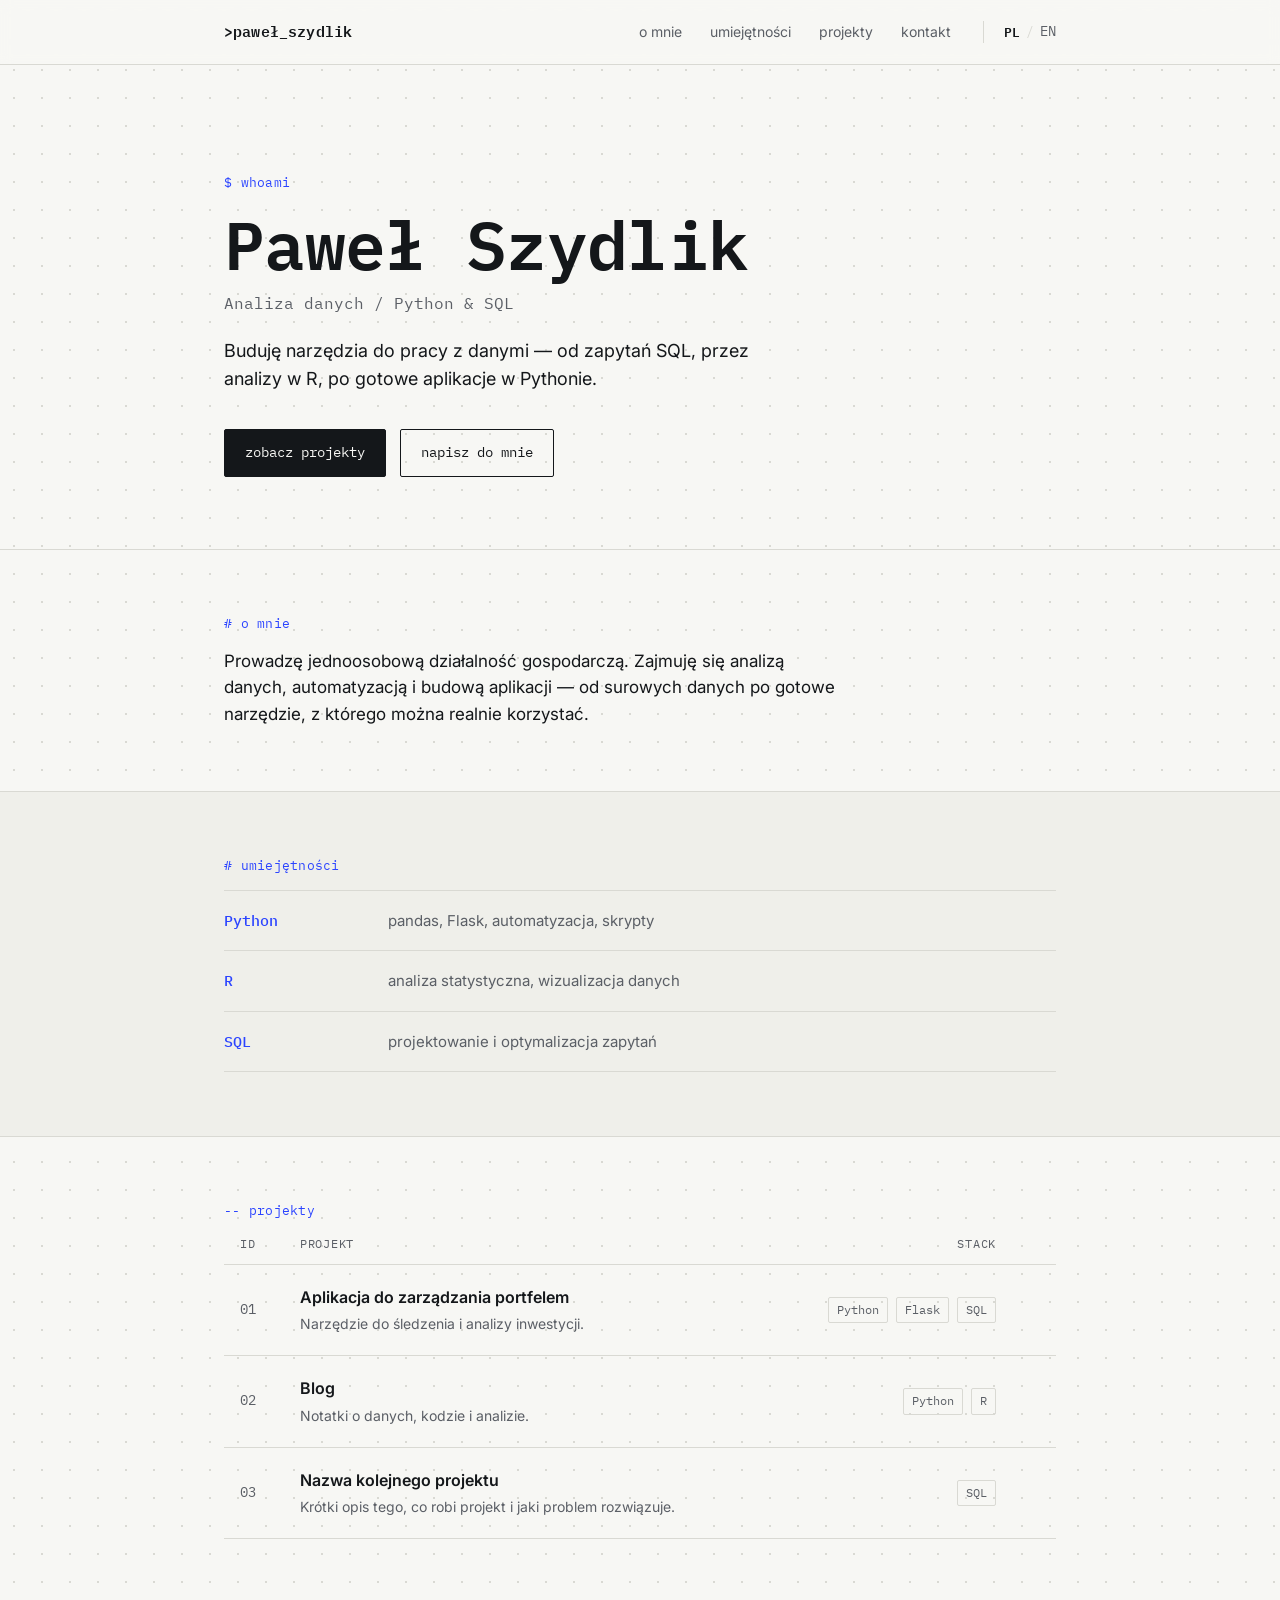
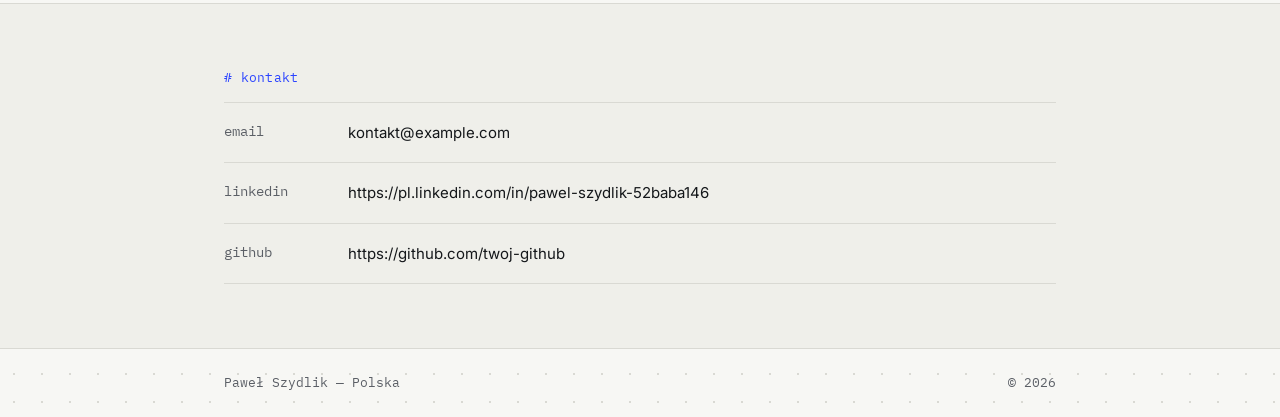
==== index.html @ a4e44830 "deploy: ed7c07ec0705e9e3772d67b29c4393a3fdbc3a5f" ====
<!doctype html>
<html lang="pl">
<head>
  <meta charset="utf-8">
  <meta name="viewport" content="width=device-width, initial-scale=1">
  <title>Paweł Szydlik — Analiza danych / Python &amp; SQL</title>
  <meta name="description" content="Buduję narzędzia do pracy z danymi — od zapytań SQL, przez analizy w R, po gotowe aplikacje w Pythonie.">

  <link rel="preconnect" href="https://fonts.googleapis.com">
  <link rel="preconnect" href="https://fonts.gstatic.com" crossorigin>
  <link href="https://fonts.googleapis.com/css2?family=IBM+Plex+Mono:wght@400;500;600&family=Inter:wght@400;500;600;700&display=swap" rel="stylesheet">

  <link rel="stylesheet" href="/static/css/style.css">
</head>
<body>

  <header class="site-header">
    <div class="wrap site-header__inner">
      <a class="logo" href="#top">&gt;paweł_szydlik</a>
      <nav class="nav">
        <a href="#o-mnie">o mnie</a>
        <a href="#umiejetnosci">umiejętności</a>
        <a href="#projekty">projekty</a>
        <a href="#kontakt">kontakt</a>
        <span class="lang-switch mono" aria-label="język / language">
          <span class="lang-switch__current">PL</span>
          <span class="lang-switch__sep">/</span>
          <a class="lang-switch__link" href="/en/">EN</a>
        </span>
      </nav>
    </div>
  </header>

  <main id="top">
    

  <section class="hero wrap">
    <p class="mono eyebrow">$ whoami</p>
    <h1 class="hero__title">Paweł Szydlik</h1>
    <p class="hero__role mono">Analiza danych / Python &amp; SQL</p>
    <p class="hero__tagline">Buduję narzędzia do pracy z danymi — od zapytań SQL, przez analizy w R, po gotowe aplikacje w Pythonie.</p>
    <div class="hero__actions">
      <a class="btn btn--primary" href="#projekty">zobacz projekty</a>
      <a class="btn btn--ghost" href="#kontakt">napisz do mnie</a>
    </div>
  </section>

  <section id="o-mnie" class="section">
    <div class="wrap">
      <p class="mono eyebrow"># o mnie</p>
      <p class="about__text">Prowadzę jednoosobową działalność gospodarczą. Zajmuję się analizą danych, automatyzacją i budową aplikacji — od surowych danych po gotowe narzędzie, z którego można realnie korzystać.</p>
    </div>
  </section>

  <section id="umiejetnosci" class="section section--alt">
    <div class="wrap">
      <p class="mono eyebrow"># umiejętności</p>
      <ul class="skills">
        
        <li class="skills__item">
          <span class="skills__name mono">Python</span>
          <span class="skills__note">pandas, Flask, automatyzacja, skrypty</span>
        </li>
        
        <li class="skills__item">
          <span class="skills__name mono">R</span>
          <span class="skills__note">analiza statystyczna, wizualizacja danych</span>
        </li>
        
        <li class="skills__item">
          <span class="skills__name mono">SQL</span>
          <span class="skills__note">projektowanie i optymalizacja zapytań</span>
        </li>
        
      </ul>
    </div>
  </section>

  <section id="projekty" class="section">
    <div class="wrap">
      <p class="mono eyebrow">-- projekty</p>
      <div class="projects">
        <div class="projects__head mono muted">
          <span>id</span>
          <span>projekt</span>
          <span class="projects__head-tags">stack</span>
          <span></span>
        </div>
        
        <a class="projects__row" href="#" >
          <span class="projects__id mono">01</span>
          <span class="projects__info">
            <span class="projects__name">Aplikacja do zarządzania portfelem</span>
            <span class="projects__desc">Narzędzie do śledzenia i analizy inwestycji.</span>
          </span>
          <span class="projects__tags mono">
            <span class="tag">Python</span><span class="tag">Flask</span><span class="tag">SQL</span>
          </span>
          <span class="projects__arrow mono" aria-hidden="true">-&gt;</span>
        </a>
        
        <a class="projects__row" href="#" >
          <span class="projects__id mono">02</span>
          <span class="projects__info">
            <span class="projects__name">Blog</span>
            <span class="projects__desc">Notatki o danych, kodzie i analizie.</span>
          </span>
          <span class="projects__tags mono">
            <span class="tag">Python</span><span class="tag">R</span>
          </span>
          <span class="projects__arrow mono" aria-hidden="true">-&gt;</span>
        </a>
        
        <a class="projects__row" href="#" >
          <span class="projects__id mono">03</span>
          <span class="projects__info">
            <span class="projects__name">Nazwa kolejnego projektu</span>
            <span class="projects__desc">Krótki opis tego, co robi projekt i jaki problem rozwiązuje.</span>
          </span>
          <span class="projects__tags mono">
            <span class="tag">SQL</span>
          </span>
          <span class="projects__arrow mono" aria-hidden="true">-&gt;</span>
        </a>
        
      </div>
    </div>
  </section>

  <section id="kontakt" class="section section--alt">
    <div class="wrap">
      <p class="mono eyebrow"># kontakt</p>
      <div class="contact">
        <a class="contact__row" href="mailto:kontakt@example.com">
          <span class="contact__label mono">email</span>
          <span class="contact__value">kontakt@example.com</span>
        </a>
        <a class="contact__row" href="https://pl.linkedin.com/in/pawel-szydlik-52baba146" target="_blank" rel="noopener">
          <span class="contact__label mono">linkedin</span>
          <span class="contact__value">https://pl.linkedin.com/in/pawel-szydlik-52baba146</span>
        </a>
        <a class="contact__row" href="https://github.com/twoj-github" target="_blank" rel="noopener">
          <span class="contact__label mono">github</span>
          <span class="contact__value">https://github.com/twoj-github</span>
        </a>
      </div>
    </div>
  </section>


  </main>

  <footer class="site-footer">
    <div class="wrap site-footer__inner">
      <span class="mono muted">Paweł Szydlik — Polska</span>
      <span class="mono muted">© <span id="year"></span></span>
    </div>
  </footer>

  <script src="/static/js/main.js"></script>
</body>
</html>
---- static/css/style.css ----
/* ---------------------------------------------------------------------- */
/* Tokens                                                                  */
/* ---------------------------------------------------------------------- */
:root {
  --bg: #F7F7F4;
  --bg-alt: #EFEFEA;
  --ink: #14171A;
  --ink-soft: #5B5F66;
  --line: #D9D9D3;
  --accent: #2B44FF;
  --accent-soft: #EEF0FF;

  --font-mono: 'IBM Plex Mono', ui-monospace, SFMono-Regular, Menlo, monospace;
  --font-sans: 'Inter', -apple-system, BlinkMacSystemFont, 'Segoe UI', sans-serif;

  --wrap: 880px;
  --gap: 24px;
}

* { box-sizing: border-box; }

html { scroll-behavior: smooth; }

body {
  margin: 0;
  background: var(--bg);
  background-image:
    radial-gradient(var(--line) 1px, transparent 1px);
  background-size: 28px 28px;
  color: var(--ink);
  font-family: var(--font-sans);
  font-size: 16px;
  line-height: 1.55;
  -webkit-font-smoothing: antialiased;
}

a { color: inherit; text-decoration: none; }

.wrap {
  max-width: var(--wrap);
  margin: 0 auto;
  padding: 0 24px;
}

.mono { font-family: var(--font-mono); }
.muted { color: var(--ink-soft); }

:focus-visible {
  outline: 2px solid var(--accent);
  outline-offset: 3px;
}

@media (prefers-reduced-motion: reduce) {
  html { scroll-behavior: auto; }
}

/* ---------------------------------------------------------------------- */
/* Header                                                                  */
/* ---------------------------------------------------------------------- */
.site-header {
  position: sticky;
  top: 0;
  z-index: 10;
  background: rgba(247, 247, 244, 0.88);
  backdrop-filter: blur(6px);
  border-bottom: 1px solid var(--line);
}

.site-header__inner {
  display: flex;
  align-items: center;
  justify-content: space-between;
  height: 64px;
}

.logo {
  font-family: var(--font-mono);
  font-weight: 600;
  font-size: 15px;
  letter-spacing: 0.01em;
}

.nav { display: flex; gap: 28px; }

.nav a {
  font-size: 14px;
  color: var(--ink-soft);
  transition: color 0.15s ease;
}

.nav a:hover { color: var(--ink); }

.lang-switch {
  display: inline-flex;
  align-items: center;
  gap: 6px;
  font-size: 13px;
  padding-left: 20px;
  margin-left: 4px;
  border-left: 1px solid var(--line);
}

.lang-switch__current { color: var(--ink); font-weight: 600; }
.lang-switch__sep { color: var(--line); }
.lang-switch__link { color: var(--ink-soft); transition: color 0.15s ease; }
.lang-switch__link:hover { color: var(--accent); }

/* ---------------------------------------------------------------------- */
/* Eyebrow (structural device: comment syntax from Python/R "#" and SQL "--") */
/* ---------------------------------------------------------------------- */
.eyebrow {
  font-size: 13px;
  letter-spacing: 0.02em;
  color: var(--accent);
  margin: 0 0 14px;
}

/* ---------------------------------------------------------------------- */
/* Hero                                                                    */
/* ---------------------------------------------------------------------- */
.hero {
  padding: 108px 24px 72px;
}

.hero__title {
  font-family: var(--font-mono);
  font-weight: 600;
  font-size: clamp(40px, 7vw, 68px);
  line-height: 1.05;
  letter-spacing: -0.01em;
  margin: 0 0 12px;
}

.hero__role {
  font-size: 16px;
  color: var(--ink-soft);
  margin: 0 0 22px;
}

.hero__tagline {
  max-width: 560px;
  font-size: 18px;
  color: var(--ink);
  margin: 0 0 36px;
}

.hero__actions { display: flex; gap: 14px; flex-wrap: wrap; }

.btn {
  font-family: var(--font-mono);
  font-size: 14px;
  padding: 12px 20px;
  border: 1px solid var(--ink);
  border-radius: 2px;
  transition: background 0.15s ease, color 0.15s ease, border-color 0.15s ease;
}

.btn--primary {
  background: var(--ink);
  color: var(--bg);
}
.btn--primary:hover { background: var(--accent); border-color: var(--accent); }

.btn--ghost {
  background: transparent;
  color: var(--ink);
}
.btn--ghost:hover { border-color: var(--accent); color: var(--accent); }

/* ---------------------------------------------------------------------- */
/* Sections                                                                 */
/* ---------------------------------------------------------------------- */
.section { padding: 64px 24px; border-top: 1px solid var(--line); }
.section--alt { background: var(--bg-alt); }

.about__text {
  max-width: 620px;
  font-size: 17px;
  margin: 0;
}

/* ---------------------------------------------------------------------- */
/* Skills                                                                   */
/* ---------------------------------------------------------------------- */
.skills {
  list-style: none;
  margin: 0;
  padding: 0;
  border-top: 1px solid var(--line);
}

.skills__item {
  display: flex;
  align-items: baseline;
  gap: 24px;
  padding: 18px 0;
  border-bottom: 1px solid var(--line);
}

.skills__name {
  flex: 0 0 140px;
  font-size: 15px;
  font-weight: 500;
  color: var(--accent);
}

.skills__note {
  color: var(--ink-soft);
  font-size: 15px;
}

/* ---------------------------------------------------------------------- */
/* Projects table                                                           */
/* ---------------------------------------------------------------------- */
.projects__head,
.projects__row {
  display: grid;
  grid-template-columns: 40px 1fr auto 24px;
  gap: 20px;
  align-items: center;
}

.projects__head {
  font-size: 12px;
  text-transform: uppercase;
  letter-spacing: 0.06em;
  padding: 0 16px 10px;
  border-bottom: 1px solid var(--line);
}

.projects__head-tags { justify-self: end; }

.projects__row {
  padding: 20px 16px;
  border-bottom: 1px solid var(--line);
  transition: background 0.15s ease;
}

.projects__row:hover { background: var(--accent-soft); }

.projects__id { color: var(--ink-soft); font-size: 14px; }

.projects__info { display: flex; flex-direction: column; gap: 4px; }
.projects__name { font-weight: 600; font-size: 16px; }
.projects__desc { color: var(--ink-soft); font-size: 14px; }

.projects__tags {
  display: flex;
  gap: 8px;
  justify-self: end;
  font-size: 12px;
}

.tag {
  border: 1px solid var(--line);
  border-radius: 2px;
  padding: 3px 8px;
  color: var(--ink-soft);
  white-space: nowrap;
}

.projects__arrow {
  justify-self: end;
  color: var(--accent);
  opacity: 0;
  transform: translateX(-4px);
  transition: opacity 0.15s ease, transform 0.15s ease;
}

.projects__row:hover .projects__arrow {
  opacity: 1;
  transform: translateX(0);
}

/* ---------------------------------------------------------------------- */
/* Contact                                                                   */
/* ---------------------------------------------------------------------- */
.contact { border-top: 1px solid var(--line); }

.contact__row {
  display: flex;
  gap: 24px;
  padding: 18px 0;
  border-bottom: 1px solid var(--line);
}

.contact__label {
  flex: 0 0 100px;
  color: var(--ink-soft);
  font-size: 14px;
}

.contact__value {
  font-size: 15px;
  transition: color 0.15s ease;
}

.contact__row:hover .contact__value { color: var(--accent); }

/* ---------------------------------------------------------------------- */
/* Footer                                                                    */
/* ---------------------------------------------------------------------- */
.site-footer { border-top: 1px solid var(--line); }

.site-footer__inner {
  display: flex;
  justify-content: space-between;
  padding: 24px;
  font-size: 13px;
}

/* ---------------------------------------------------------------------- */
/* Responsive                                                                */
/* ---------------------------------------------------------------------- */
@media (max-width: 640px) {
  .nav { gap: 12px; flex-wrap: wrap; row-gap: 8px; }
  .lang-switch { padding-left: 12px; margin-left: 0; }
  .hero { padding: 88px 20px 56px; }
  .skills__item { flex-direction: column; gap: 4px; }
  .skills__name { flex: none; }
  .projects__head { display: none; }
  .projects__row {
    grid-template-columns: 32px 1fr;
    grid-template-areas:
      "id name"
      "tags tags";
  }
  .projects__id { grid-area: id; }
  .projects__info { grid-area: name; }
  .projects__tags { grid-area: tags; justify-self: start; margin-top: 8px; flex-wrap: wrap; }
  .projects__arrow { display: none; }
  .contact__row { flex-direction: column; gap: 4px; }
}
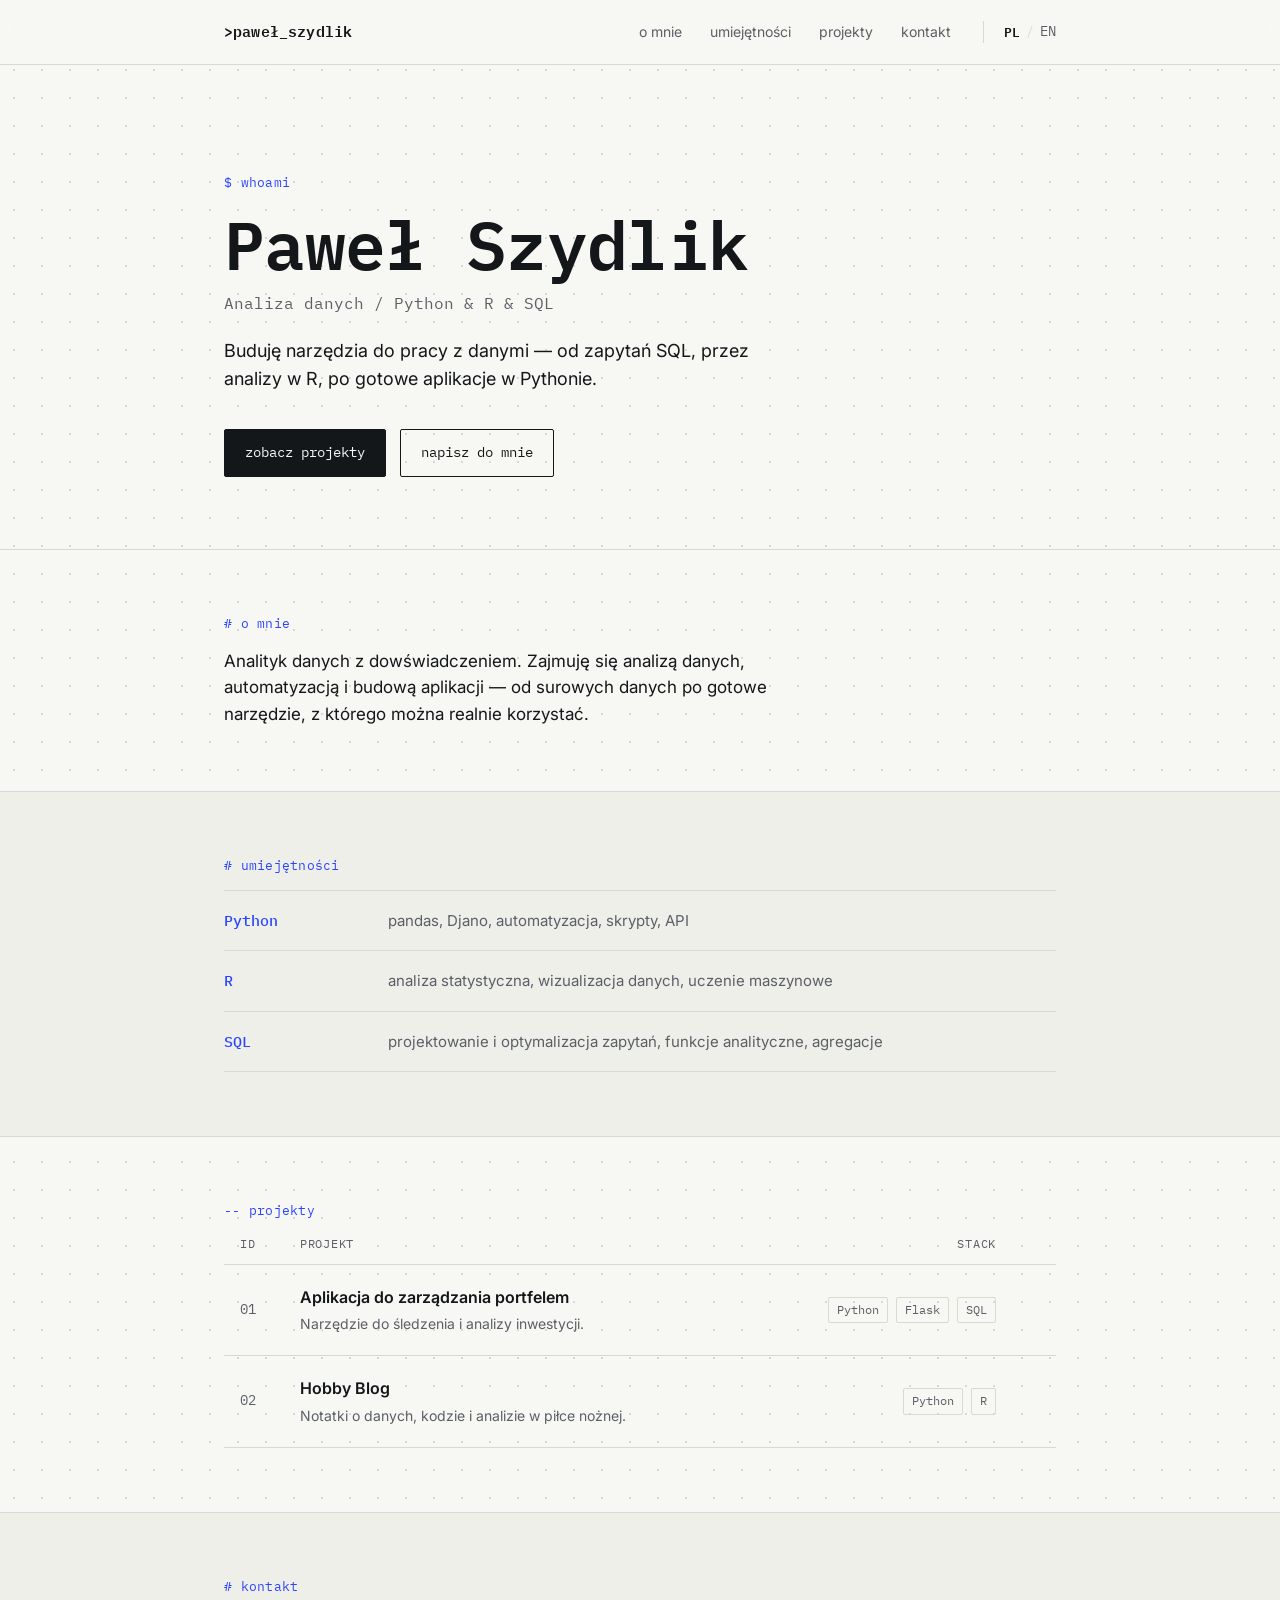
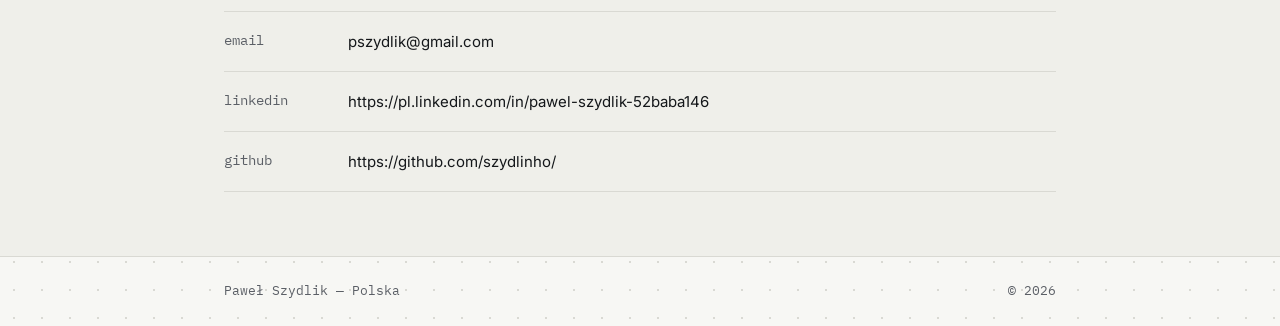
==== commit 5f9ef716: "deploy: f93c9a810a89b40eb00d853aca816641ddc70051" ====
--- a/index.html
+++ b/index.html
@@ -3,14 +3,14 @@
 <head>
   <meta charset="utf-8">
   <meta name="viewport" content="width=device-width, initial-scale=1">
-  <title>Paweł Szydlik — Analiza danych / Python &amp; SQL</title>
+  <title>Paweł Szydlik — Analiza danych / Python &amp; R &amp; SQL</title>
   <meta name="description" content="Buduję narzędzia do pracy z danymi — od zapytań SQL, przez analizy w R, po gotowe aplikacje w Pythonie.">
 
   <link rel="preconnect" href="https://fonts.googleapis.com">
   <link rel="preconnect" href="https://fonts.gstatic.com" crossorigin>
   <link href="https://fonts.googleapis.com/css2?family=IBM+Plex+Mono:wght@400;500;600&family=Inter:wght@400;500;600;700&display=swap" rel="stylesheet">
 
-  <link rel="stylesheet" href="/static/css/style.css">
+  <link rel="stylesheet" href="static/css/style.css">
 </head>
 <body>
 
@@ -25,7 +25,7 @@
         <span class="lang-switch mono" aria-label="język / language">
           <span class="lang-switch__current">PL</span>
           <span class="lang-switch__sep">/</span>
-          <a class="lang-switch__link" href="/en/">EN</a>
+          <a class="lang-switch__link" href="en/index.html">EN</a>
         </span>
       </nav>
     </div>
@@ -37,7 +37,7 @@
   <section class="hero wrap">
     <p class="mono eyebrow">$ whoami</p>
     <h1 class="hero__title">Paweł Szydlik</h1>
-    <p class="hero__role mono">Analiza danych / Python &amp; SQL</p>
+    <p class="hero__role mono">Analiza danych / Python &amp; R &amp; SQL</p>
     <p class="hero__tagline">Buduję narzędzia do pracy z danymi — od zapytań SQL, przez analizy w R, po gotowe aplikacje w Pythonie.</p>
     <div class="hero__actions">
       <a class="btn btn--primary" href="#projekty">zobacz projekty</a>
@@ -48,7 +48,7 @@
   <section id="o-mnie" class="section">
     <div class="wrap">
       <p class="mono eyebrow"># o mnie</p>
-      <p class="about__text">Prowadzę jednoosobową działalność gospodarczą. Zajmuję się analizą danych, automatyzacją i budową aplikacji — od surowych danych po gotowe narzędzie, z którego można realnie korzystać.</p>
+      <p class="about__text">Analityk danych z dowświadczeniem. Zajmuję się analizą danych, automatyzacją i budową aplikacji — od surowych danych po gotowe narzędzie, z którego można realnie korzystać.</p>
     </div>
   </section>
 
@@ -59,17 +59,17 @@
         
         <li class="skills__item">
           <span class="skills__name mono">Python</span>
-          <span class="skills__note">pandas, Flask, automatyzacja, skrypty</span>
+          <span class="skills__note">pandas, Djano, automatyzacja, skrypty, API</span>
         </li>
         
         <li class="skills__item">
           <span class="skills__name mono">R</span>
-          <span class="skills__note">analiza statystyczna, wizualizacja danych</span>
+          <span class="skills__note">analiza statystyczna, wizualizacja danych, uczenie maszynowe</span>
         </li>
         
         <li class="skills__item">
           <span class="skills__name mono">SQL</span>
-          <span class="skills__note">projektowanie i optymalizacja zapytań</span>
+          <span class="skills__note">projektowanie i optymalizacja zapytań, funkcje analityczne, agregacje</span>
         </li>
         
       </ul>
@@ -87,7 +87,7 @@
           <span></span>
         </div>
         
-        <a class="projects__row" href="#" >
+        <a class="projects__row" href="https://monitorportfela.pl" target="_blank" rel="noopener">
           <span class="projects__id mono">01</span>
           <span class="projects__info">
             <span class="projects__name">Aplikacja do zarządzania portfelem</span>
@@ -102,23 +102,11 @@
         <a class="projects__row" href="#" >
           <span class="projects__id mono">02</span>
           <span class="projects__info">
-            <span class="projects__name">Blog</span>
-            <span class="projects__desc">Notatki o danych, kodzie i analizie.</span>
+            <span class="projects__name">Hobby Blog</span>
+            <span class="projects__desc">Notatki o danych, kodzie i analizie w piłce nożnej.</span>
           </span>
           <span class="projects__tags mono">
             <span class="tag">Python</span><span class="tag">R</span>
-          </span>
-          <span class="projects__arrow mono" aria-hidden="true">-&gt;</span>
-        </a>
-        
-        <a class="projects__row" href="#" >
-          <span class="projects__id mono">03</span>
-          <span class="projects__info">
-            <span class="projects__name">Nazwa kolejnego projektu</span>
-            <span class="projects__desc">Krótki opis tego, co robi projekt i jaki problem rozwiązuje.</span>
-          </span>
-          <span class="projects__tags mono">
-            <span class="tag">SQL</span>
           </span>
           <span class="projects__arrow mono" aria-hidden="true">-&gt;</span>
         </a>
@@ -131,17 +119,17 @@
     <div class="wrap">
       <p class="mono eyebrow"># kontakt</p>
       <div class="contact">
-        <a class="contact__row" href="mailto:kontakt@example.com">
+        <a class="contact__row" href="mailto:pszydlik@gmail.com">
           <span class="contact__label mono">email</span>
-          <span class="contact__value">kontakt@example.com</span>
+          <span class="contact__value">pszydlik@gmail.com</span>
         </a>
         <a class="contact__row" href="https://pl.linkedin.com/in/pawel-szydlik-52baba146" target="_blank" rel="noopener">
           <span class="contact__label mono">linkedin</span>
           <span class="contact__value">https://pl.linkedin.com/in/pawel-szydlik-52baba146</span>
         </a>
-        <a class="contact__row" href="https://github.com/twoj-github" target="_blank" rel="noopener">
+        <a class="contact__row" href="https://github.com/szydlinho/" target="_blank" rel="noopener">
           <span class="contact__label mono">github</span>
-          <span class="contact__value">https://github.com/twoj-github</span>
+          <span class="contact__value">https://github.com/szydlinho/</span>
         </a>
       </div>
     </div>
@@ -157,6 +145,6 @@
     </div>
   </footer>
 
-  <script src="/static/js/main.js"></script>
+  <script src="static/js/main.js"></script>
 </body>
 </html>
